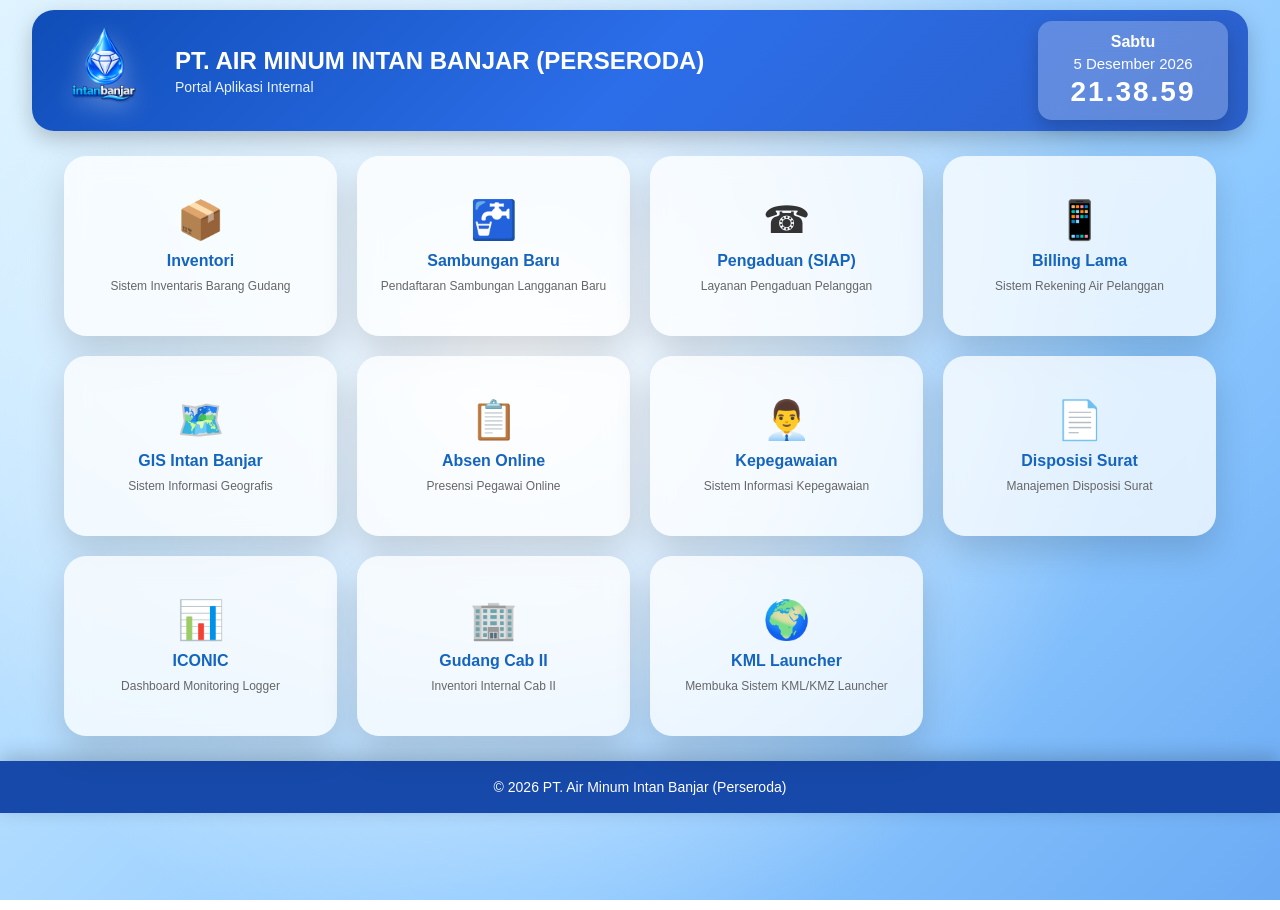
==== index.html @ 702458cf "IntanBanjar Portal" ====
<!DOCTYPE html>
<html lang="id">

<head>

<meta charset="UTF-8">

<meta name="viewport" content="width=device-width, initial-scale=1.0">

<title>
KML Launcher Lite | PT Air Minum Intan Banjar
</title>

<link rel="stylesheet" href="css/style.css">


<link rel="icon" href="assets/logo.png">

</head>

<body>

<!-- =========================
HEADER
========================= -->

<header class="header">

<div class="header-left">

<img src="assets/logo.png"
     class="logo"
     alt="Logo">


<div class="header-title">

<h1>
    PT. AIR MINUM INTAN BANJAR (PERSERODA)
</h1>

<p>
    Portal Aplikasi Internal
</p>

</div>

</div>

<div class="header-right">

<div class="clock-box">

<div id="day">
Hari
</div>

<div id="date">
Tanggal
</div>

<div id="clock">
00:00:00
</div>


</div>


</div>

</header>

<!-- =========================
MENU APLIKASI
========================= -->

<main class="container">

<div class="card">

<a href="https://inv.intanbanjar.id"
    target="_blank"
    rel="noopener noreferrer">

<span class="icon">📦</span>

<div class="menu-title">
Inventori
</div>

<div class="menu-desc">
Sistem Inventaris Barang Gudang
</div>

</a>

<a href="https://samba.intanbanjar.id"
    target="_blank"
    rel="noopener noreferrer">

<span class="icon">🚰</span>

<div class="menu-title">
Sambungan Baru
</div>

<div class="menu-desc">
Pendaftaran Sambungan Langganan Baru
</div>

</a>


<a href="https://aduan.intanbanjar.id"
    target="_blank"
    rel="noopener noreferrer">

<span class="icon">☎</span>

<div class="menu-title">
Pengaduan (SIAP)
</div>

<div class="menu-desc">
Layanan Pengaduan Pelanggan
</div>

</a>


<a href="http://192.168.2.33/billing/"
    target="_blank"
    rel="noopener noreferrer">

<span class="icon">📱</span>

<div class="menu-title">
Billing Lama
</div>

<div class="menu-desc">
Sistem Rekening Air Pelanggan
</div>

</a>


<a href="http://gis.intanbanjar.id/"
    target="_blank"
    rel="noopener noreferrer">

<span class="icon">🗺️</span>

<div class="menu-title">
GIS Intan Banjar
</div>

<div class="menu-desc">
Sistem Informasi Geografis
</div>

</a>


<a href="https://form.jotform.com/232422384974057"
    target="_blank"
    rel="noopener noreferrer">

<span class="icon">📋</span>

<div class="menu-title">
Absen Online
</div>

<div class="menu-desc">
Presensi Pegawai Online
</div>

</a>


<a href="http://intan.net/simpeg/index.php"
    target="_blank"
    rel="noopener noreferrer">

<span class="icon">👨‍💼</span>

<div class="menu-title">
Kepegawaian
</div>

<div class="menu-desc">
Sistem Informasi Kepegawaian
</div>

</a>


<a href="http://disposisi.net:3000/site"
    target="_blank"
    rel="noopener noreferrer">

<span class="icon">📄</span>

<div class="menu-title">
Disposisi Surat
</div>

<div class="menu-desc">
Manajemen Disposisi Surat
</div>

</a>


<a href="https://iconic.intanbanjar.id/login"
    target="_blank"
    rel="noopener noreferrer">

<span class="icon">📊</span>

<div class="menu-title">
ICONIC
</div>

<div class="menu-desc">
Dashboard Monitoring Logger
</div>

</a>


<a href="https://benupam.my.id/inv-lite/"
    target="_blank"
    rel="noopener noreferrer">

<span class="icon">🏢</span>

<div class="menu-title">
Gudang Cab II
</div>

<div class="menu-desc">
Inventori Internal Cab II
</div>

</a>

<!-- KML Launcher -->
<a href="login.html" class="kml-launcher">

    <span class="icon">🌍</span>

    <div class="menu-title">
        KML Launcher
    </div>

    <div class="menu-desc">
        Membuka Sistem KML/KMZ Launcher
    </div>

</a>

</div>

</main>

<footer class="footer">

© 2026 PT. Air Minum Intan Banjar (Perseroda)

</footer>

<script src="js/app.js"></script>

</body>
</html>
---- css/style.css ----
/* =========================================
   KML Launcher Lite v1.0
   PT Air Minum Intan Banjar
========================================= */

*{
    margin:0;
    padding:0;
    box-sizing:border-box;
    font-family:Segoe UI,Tahoma,Geneva,Verdana,sans-serif;
}

body{

    margin:0;

    font-family:Segoe UI,Arial,sans-serif;

    min-height:100vh;

    background:

    radial-gradient(
        circle at 20% 20%,
        rgba(255,255,255,.9),
        transparent 25%
    ),

    radial-gradient(
        circle at 80% 70%,
        rgba(0,180,255,.45),
        transparent 30%
    ),

    linear-gradient(
        135deg,
        #dff4ff,
        #8cc8ff,
        #4c8eea,
        #234fa8
    );

    background-size:
    200% 200%;

    animation:
    backgroundMove 12s ease infinite;

    background-attachment:fixed;

    overflow-x:hidden;

}


/*==============================
   BACKGROUND GLOW ANIMATION
==============================*/

@keyframes backgroundMove{

    0%{

        background-position:
        0% 50%;

    }


    50%{

        background-position:
        100% 50%;

    }


    100%{

        background-position:
        0% 50%;

    }

}

/*==================================================
HEADER COMPACT
==================================================*/

.header{

    width:95%;

    margin:10px auto;

    background:linear-gradient(
        135deg,
        #0f4db8,
        #2c6ee9,
        #2b5fc9
    );

    border-radius:22px;

    display:flex;

    justify-content:space-between;

    align-items:center;

    padding:8px 20px;

    box-sizing:border-box;

    box-shadow:
    0 8px 22px rgba(0,0,0,.22);

}


.header-left{

    display:flex;

    align-items:center;

    gap:18px;

}


.header-title h1{

    color:white;

    font-size:24px;

    margin:0;

    font-weight:700;

}


.header-title p{

    color:#e7f2ff;

    font-size:14px;

    margin-top:4px;

}


.header-right{

    display:flex;
    justify-content:flex-end;
    align-items:center;

}


.logo{

    width:105px;

    height:auto;

    animation:logoFloat 4s ease-in-out infinite;

    filter:drop-shadow(0 6px 12px rgba(255,255,255,.35));

}


/* ===========================
        CONTAINER
=========================== */

.container{

    width:90%;

    max-width:1350px;

    margin:25px auto;

    position:relative;

}

.container::before{

    content:"";

    position:absolute;

    width:450px;

    height:450px;

    background:
    rgba(255,255,255,.25);

    border-radius:50%;

    filter:blur(80px);

    top:50px;

    left:50%;

    transform:translateX(-50%);

    z-index:-1;

}

/* ===========================
        MENU GRID
=========================== */

.card{

    display:grid;

    grid-template-columns:repeat(auto-fit,minmax(220px,1fr));

    gap:20px;

}


/* ===========================
   CARD ITEM
=========================== */

.card > a,
#btnKMLLauncher{

    min-height:180px;

    display:flex;

    flex-direction:column;

    justify-content:center;

    align-items:center;

    text-decoration:none;

    color:#333;

    background:rgba(255,255,255,.75);

    backdrop-filter:blur(12px);

    -webkit-backdrop-filter:blur(12px);

    border-radius:22px;

    padding:18px 12px;

    text-align:center;

    box-shadow:0 15px 35px rgba(0,0,0,.15);

    transition:
        transform .4s cubic-bezier(.25,.8,.25,1),
        box-shadow .4s ease;

    cursor:pointer;

    border:none;

    width:100%;

}


/* ==========================================
   HOVER EFFECT (Desktop & Laptop Only)
========================================== */

@media (hover:hover){

    .card > a:hover,
    #btnKMLLauncher:hover{

        transform:
        translateY(-8px)
        scale(1.02);

        box-shadow:
        0 0 25px rgba(0,150,255,.45),
        0 20px 40px rgba(0,0,0,.25);

    }

}



.icon{

    font-size:38px;

    margin-bottom:10px;

}


.menu-title{

    font-size:16px;

    font-weight:bold;

    color:#1565c0;

}


.menu-desc{

    margin-top:7px;

    font-size:12px;

    color:#666;

    line-height:1.5;

}

/* ===========================
        MODAL
=========================== */

.kml-modal{

    position:fixed;

    inset:0;

    background:rgba(0,0,0,.45);

    display:none;

    justify-content:center;

    align-items:center;

    backdrop-filter:blur(5px);

    z-index:9999;

}

.kml-window{

    width:95%;

    max-width:450px;

    background:#fff;

    border-radius:18px;

    overflow:hidden;

    box-shadow:0 15px 35px rgba(0,0,0,.3);

}

.kml-header{

    background:#1565c0;

    color:#fff;

    padding:16px 20px;

    display:flex;

    justify-content:space-between;

    align-items:center;

    font-size:18px;

    font-weight:bold;

}

.kml-header button{

    background:none;

    border:none;

    color:#fff;

    font-size:28px;

    cursor:pointer;

}

.kml-body{

    padding:30px;

}

.login-input{

    width:100%;

    padding:13px;

    margin-top:12px;

    border:1px solid #ddd;

    border-radius:10px;

    font-size:15px;

}

#btnLogin{

    width:100%;

    margin-top:18px;

    background:#1565c0;

    color:#fff;

    border:none;

    padding:14px;

    border-radius:10px;

    cursor:pointer;

    font-size:16px;

}

#btnLogin:hover{

    background:#0d47a1;

}

#loginInfo{

    margin-top:15px;

    text-align:center;

    color:red;

    font-size:14px;

}

/* ===========================
        FOOTER
=========================== */

.footer{

    margin-top:auto;

    background:#1749aa;

    color:#fff;

    text-align:center;

    padding:18px;

    font-size:14px;

    box-shadow:0 -5px 20px rgba(0,0,0,.2);

}

/* ===========================
        RESPONSIVE
=========================== */

@media(max-width:1200px){

.card{

    grid-template-columns:
    repeat(4,1fr);

}

}


@media(max-width:900px){

.card{

    grid-template-columns:
    repeat(3,1fr);

    gap:15px;

}

.card a{

    min-height:150px;

}

}


@media(max-width:600px){

.card{

    grid-template-columns:
    repeat(2,1fr);

    gap:12px;

}


.card a{

    min-height:130px;

    padding:15px 8px;

}


.icon{

    font-size:32px;

}


.menu-title{

    font-size:14px;

}


.menu-desc{

    display:none;

}

}

@media(max-width:768px){

.header{

    flex-direction:column;

    align-items:center;

    text-align:center;

    padding:15px;

}

.header-left{

    flex-direction:column;

    gap:10px;

}

.logo{

    width:70px;

}

.header-title h1{

    font-size:18px;

    line-height:1.4;

}

.header-title p{

    font-size:13px;

}

.header-right{

    width:100%;

    justify-content:center;

}

.clock-box{

    min-width:170px;

    padding:10px;

}

#day{

    font-size:14px;

}

#date{

    font-size:13px;

}

#clock{

    font-size:22px;

}

}

@keyframes logoFloat{

0%{

transform:translateY(0px);

}

50%{

transform:translateY(-10px);

}

100%{

transform:translateY(0px);

}

}

/*==============================
CLOCK
==============================*/

.clock-box{

    min-width:190px;

    padding:12px 18px;

    border-radius:14px;

    background:rgba(255,255,255,.25);

    backdrop-filter:blur(15px);

    -webkit-backdrop-filter:blur(15px);

    text-align:center;

    box-shadow:0 8px 18px rgba(0,0,0,.18);

}


#day{

    color:#fff;
    font-size:16px;
    font-weight:600;

}

#date{

    color:#fff;
    font-size:15px;
    margin:4px 0;

}

#clock{

    color:#fff;
    font-size:28px;
    font-weight:bold;
    letter-spacing:2px;

}

.explorer-top{

    display:flex;

    justify-content:space-between;

    align-items:center;

    margin-bottom:18px;

}

.kml-table{

    width:100%;

    border-collapse:collapse;

    margin-top:20px;

}

.kml-table th{

    background:#1565c0;

    color:white;

    padding:12px;

    text-align:left;

}

.kml-table td{

    padding:12px;

    border-bottom:1px solid #ddd;

}

.kml-table tr:hover{

    background:#f5f9ff;

}

#btnLogout{

    background:linear-gradient(135deg,#ef5350,#d32f2f);

    color:#fff;

    border:none;

    padding:10px 18px;

    border-radius:10px;

    cursor:pointer;

    font-size:14px;

    font-weight:600;

    transition:.3s;

    box-shadow:0 6px 15px rgba(211,47,47,.35);

}

#btnLogout:hover{

    background:linear-gradient(135deg,#e53935,#b71c1c);

    transform:translateY(-2px);

    box-shadow:0 10px 20px rgba(211,47,47,.45);

}

/*==================================
EXPLORER FULL SCREEN
==================================*/

.explorer-page{

    position:fixed;

    top:0;

    left:0;

    width:100%;

    height:100%;

    background:#f5f8fc;

    z-index:99999;

    overflow:auto;

    padding:25px;

}

/* ==========================================
   TOMBOL AKSI
========================================== */

.btnOpen,
.btnDownload,
.btnDelete,
.btnOpenOffline,
.btnDeleteOffline{

    width:42px;
    height:42px;

    border:none;
    border-radius:10px;

    cursor:pointer;

    margin:2px;

    font-size:20px;

    transition:.25s;

    box-shadow:0 3px 8px rgba(0,0,0,.18);

}

.btnOpen,
.btnOpenOffline{

    background:#2e7d32;
    color:white;

}

.btnDownload{

    background:#1976d2;
    color:white;

}

.btnDelete,
.btnDeleteOffline{

    background:#d32f2f;
    color:white;

}

.btnOpen:hover,
.btnDownload:hover,
.btnDelete:hover,
.btnOpenOffline:hover,
.btnDeleteOffline:hover{

    transform:translateY(-2px);

    box-shadow:0 6px 15px rgba(0,0,0,.25);

}

@media (max-width:768px){

    .btnOpen,
    .btnDownload,
    .btnDelete,
    .btnOpenOffline,
    .btnDeleteOffline{

        width:48px;
        height:48px;
        font-size:22px;

    }

}

@media(max-width:480px){

.logo{

    width:58px;

}

.header-title h1{

    font-size:15px;

}

.header-title p{

    font-size:12px;

}

.clock-box{

    min-width:150px;

    padding:8px;

}

#day{

    font-size:13px;

}

#date{

    font-size:12px;

}

#clock{

    font-size:18px;

}

}
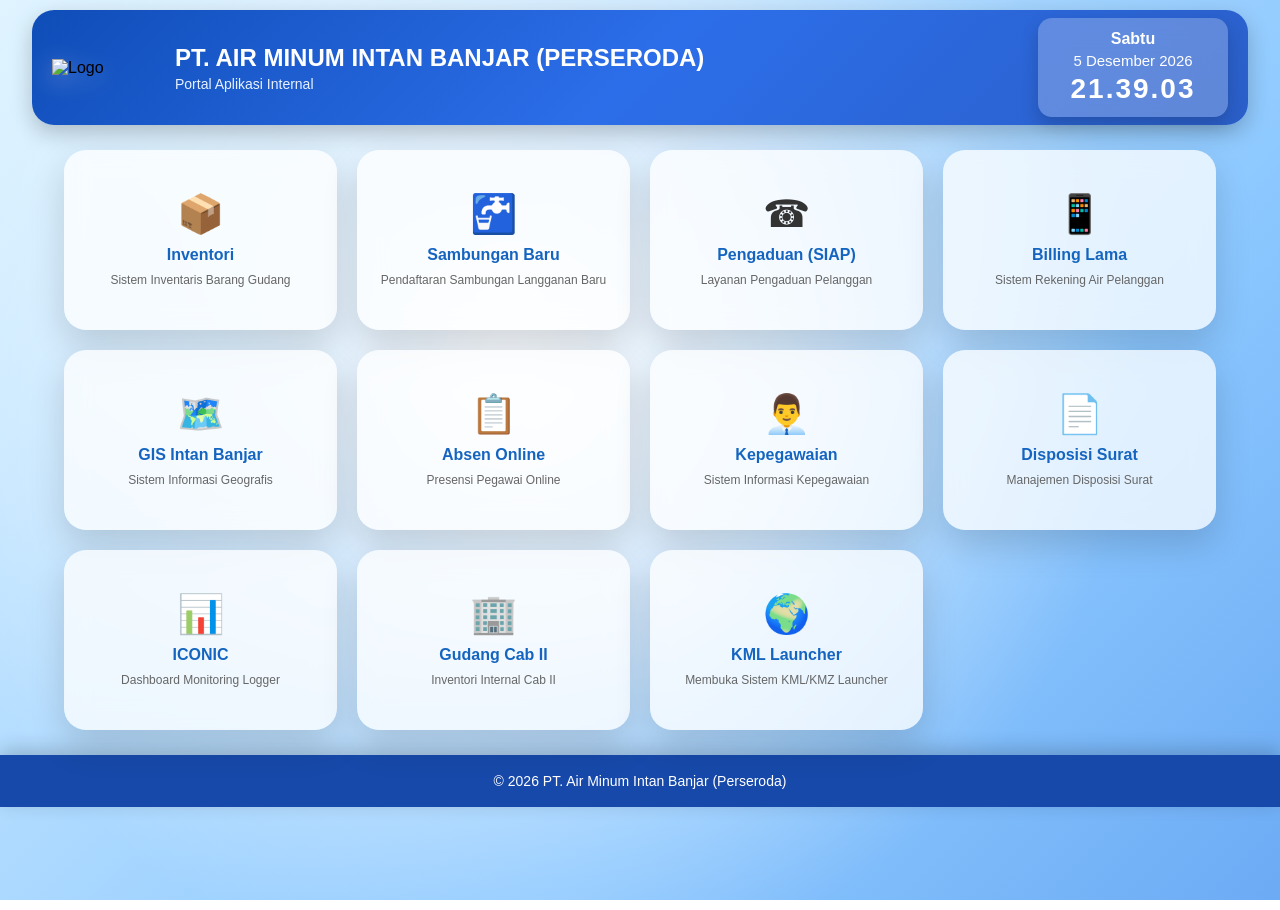
==== commit b4b11353: "Update halaman index" ====
--- a/index.html
+++ b/index.html
@@ -8,7 +8,7 @@
 <meta name="viewport" content="width=device-width, initial-scale=1.0">
 
 <title>
-KML Launcher Lite | PT Air Minum Intan Banjar
+Aplikasi Internal | PT. Air Minum Intan Banjar
 </title>
 
 <link rel="stylesheet" href="css/style.css">
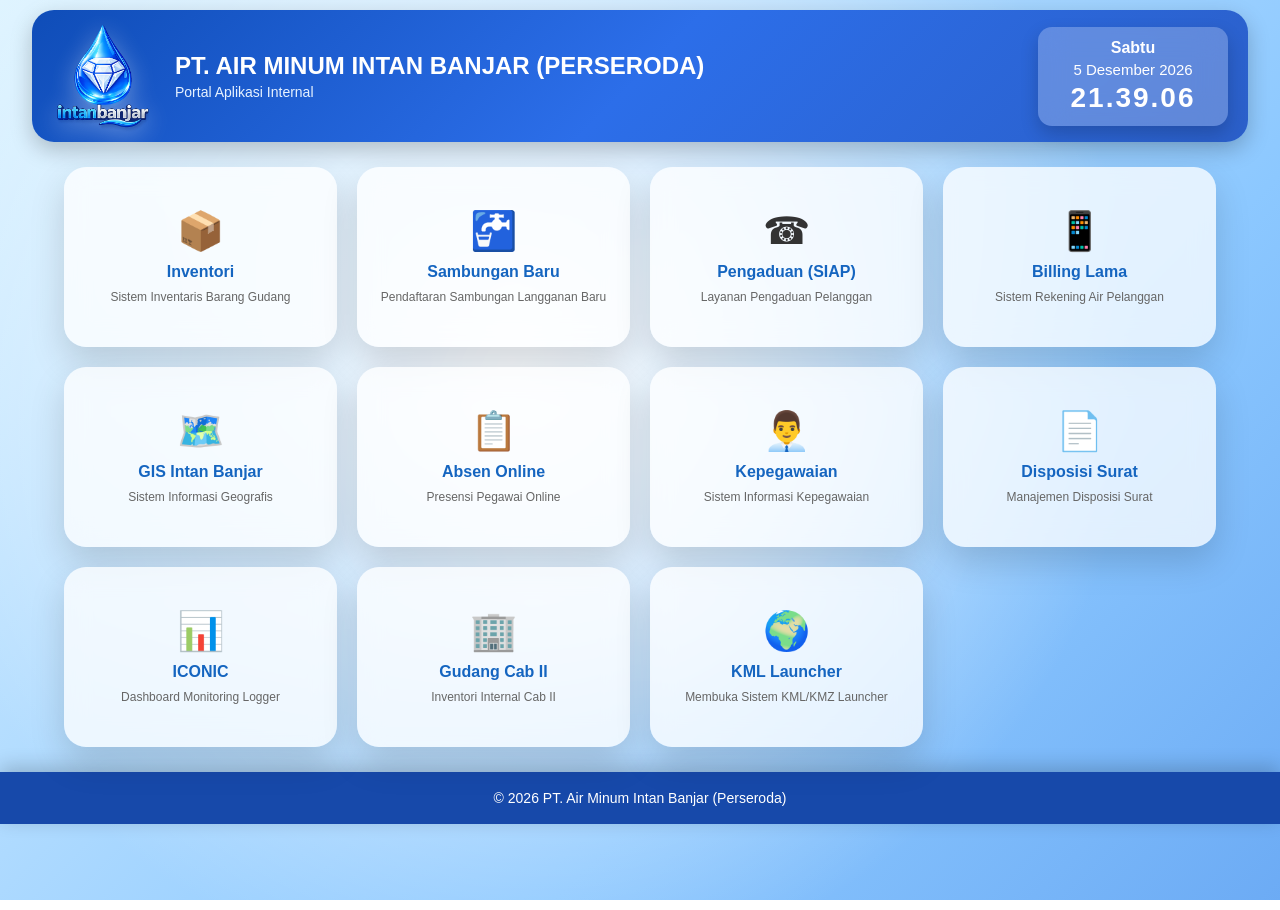
==== commit 5c52b4ea: "Update halaman index" ====
--- a/index.html
+++ b/index.html
@@ -129,7 +129,7 @@
 </a>
 
 
-<a href="http://192.168.2.33/billing/"
+<a href="https://192.168.2.33/billing/"
     target="_blank"
     rel="noopener noreferrer">
 
@@ -146,7 +146,7 @@
 </a>
 
 
-<a href="http://gis.intanbanjar.id/"
+<a href="https://gis.intanbanjar.id/"
     target="_blank"
     rel="noopener noreferrer">
 
@@ -180,7 +180,7 @@
 </a>
 
 
-<a href="http://intan.net/simpeg/index.php"
+<a href="https://intan.net/simpeg/index.php"
     target="_blank"
     rel="noopener noreferrer">
 
@@ -197,7 +197,7 @@
 </a>
 
 
-<a href="http://disposisi.net:3000/site"
+<a href="https://disposisi.net:3000/site"
     target="_blank"
     rel="noopener noreferrer">
 
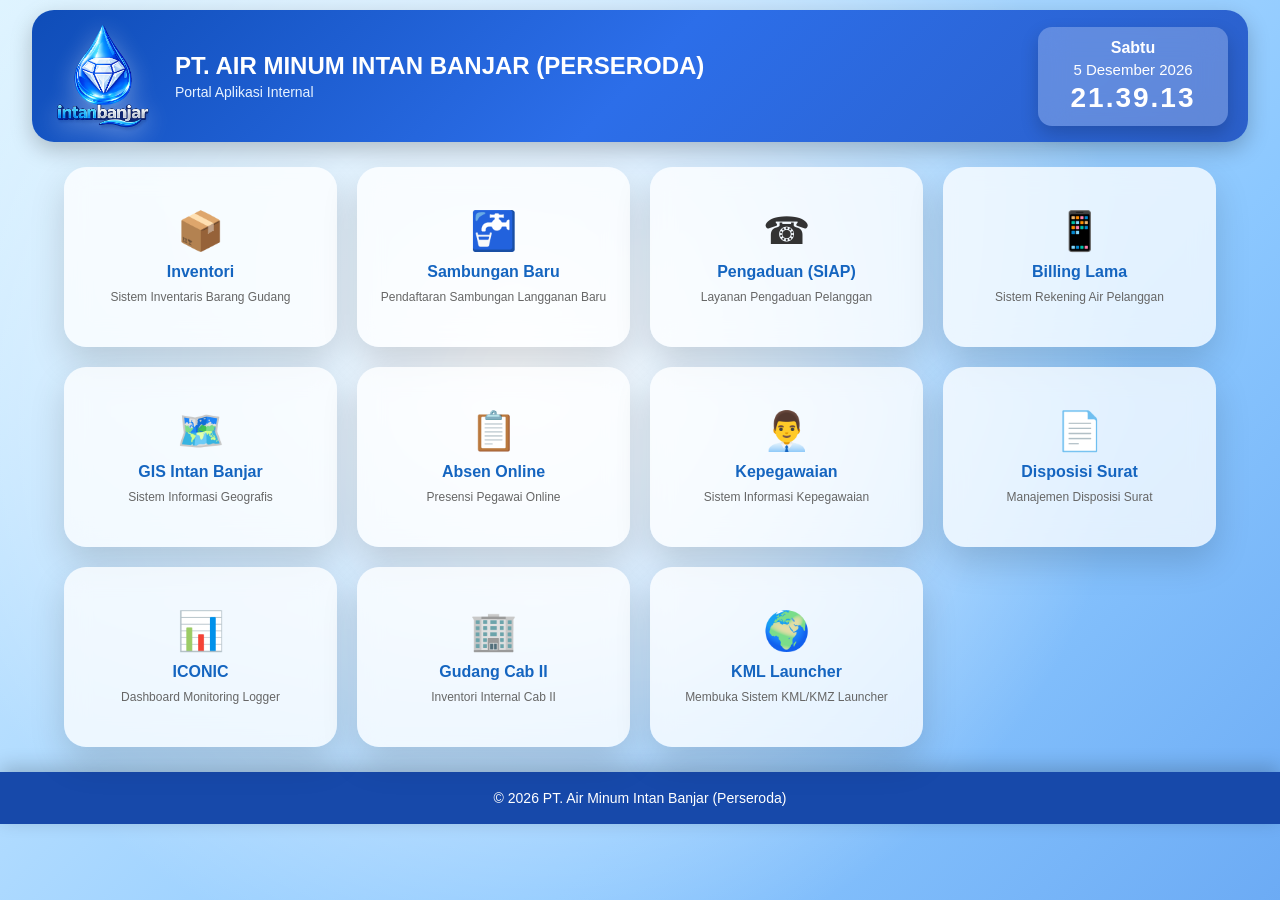
==== commit 1734e4d2: "Update Portal" ====
--- a/index.html
+++ b/index.html
@@ -129,7 +129,7 @@
 </a>
 
 
-<a href="https://192.168.2.33/billing/"
+<a href="http://192.168.2.33/billing/"
     target="_blank"
     rel="noopener noreferrer">
 
@@ -180,7 +180,7 @@
 </a>
 
 
-<a href="https://intan.net/simpeg/index.php"
+<a href="http://intan.net/simpeg/index.php"
     target="_blank"
     rel="noopener noreferrer">
 
@@ -197,7 +197,7 @@
 </a>
 
 
-<a href="https://disposisi.net:3000/site"
+<a href="http://disposisi.net:3000/site"
     target="_blank"
     rel="noopener noreferrer">
 
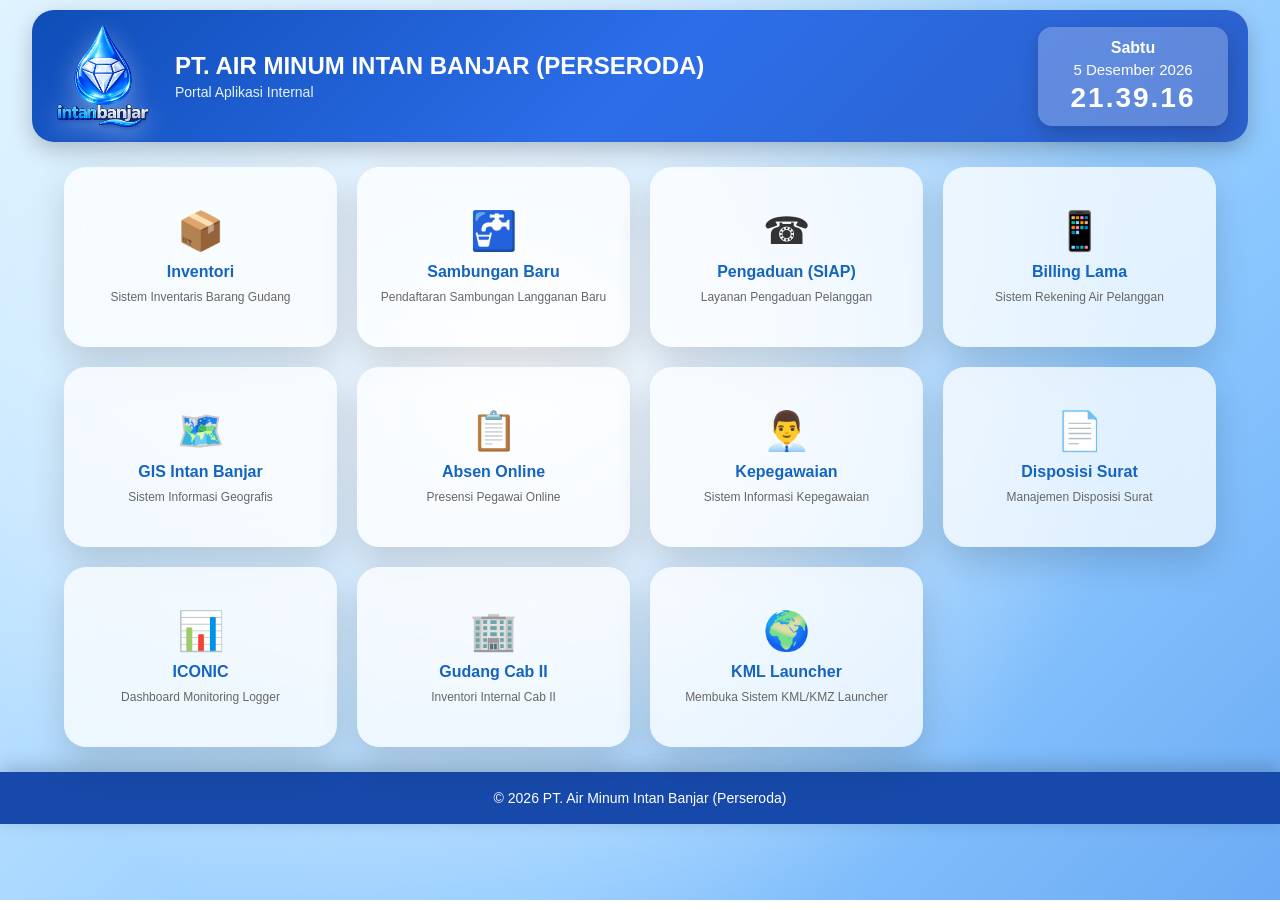
==== commit d9eb31bc: "Update Portal" ====
--- a/index.html
+++ b/index.html
@@ -231,7 +231,7 @@
 </a>
 
 
-<a href="https://benupam.my.id/inv-lite/"
+<a href="https://mydarmawan.my.id/inv-lite/"
     target="_blank"
     rel="noopener noreferrer">
 
